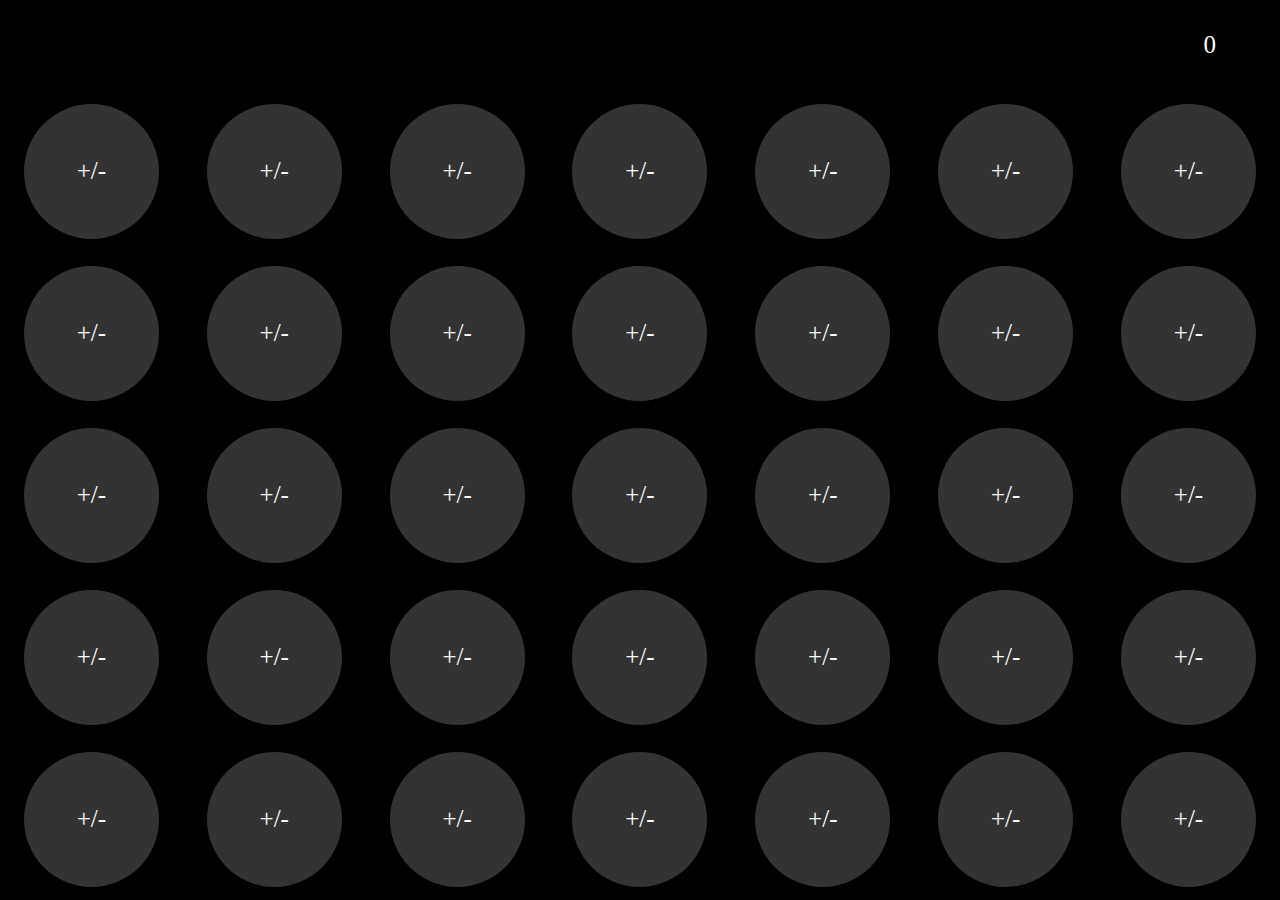
==== index.html @ ef71eeb3 "small changes" ====
<!DOCTYPE html>
<html>
	<head>
		<meta charset="utf-8">
		<meta http-equiv="X-UA-Compatible" content="IE=edge">
		<title></title>
		<link rel="stylesheet" href="normalize.css">
		<link rel="stylesheet" href="style.css">
		<meta name="viewport" content="width=device-width, initial-scale=1">
		<meta name="apple-mobile-web-app-capable" content="yes">
		<meta name="mobile-web-app-capable" content="yes">		
	</head>
	<body>
		<div class="container standartContainer">
			<form name="form">
				<input type="text" value="0" readonly>
			</form>
			<div class="test">
				<div class="field">
					<div class="line">
						<div class="element">C</div>
						<div class="element"><</div>
						<div class="element">%</div>
						<div class="element">÷</div>
					</div>
	
					<div class="line">
						<div class="element">7</div>
						<div class="element">8</div>
						<div class="element">9</div>
						<div class="element">×</div>
					</div>
	
					<div class="line">
						<div class="element">4</div>
						<div class="element">5</div>
						<div class="element">6</div>
						<div class="element">−</div>
					</div>
	
					<div class="line">
						<div class="element">1</div>
						<div class="element">2</div>
						<div class="element">3</div>
						<div class="element">+</div>
					</div>
	
					<div class="line">
						<div class="element">+/-</div>
						<div class="element">0</div>
						<div class="element">.</div>
						<div class="element">=</div>
					</div>
				</div>

				
				<div class="field">
					<div class="line">
						<div class="element">+/-</div>
						<div class="element">+/-</div>
						<div class="element">+/-</div>
						<div class="element">+/-</div>
						<div class="element">+/-</div>
						<div class="element">+/-</div>
						<div class="element">+/-</div>
					</div>
					<div class="line">
						<div class="element">+/-</div>
						<div class="element">+/-</div>
						<div class="element">+/-</div>
						<div class="element">+/-</div>
						<div class="element">+/-</div>
						<div class="element">+/-</div>
						<div class="element">+/-</div>
					</div>
					<div class="line">
						<div class="element">+/-</div>
						<div class="element">+/-</div>
						<div class="element">+/-</div>
						<div class="element">+/-</div>
						<div class="element">+/-</div>
						<div class="element">+/-</div>
						<div class="element">+/-</div>
					</div>
					<div class="line">
						<div class="element">+/-</div>
						<div class="element">+/-</div>
						<div class="element">+/-</div>
						<div class="element">+/-</div>
						<div class="element">+/-</div>
						<div class="element">+/-</div>
						<div class="element">+/-</div>
					</div>
					<div class="line">
						<div class="element">+/-</div>
						<div class="element">+/-</div>
						<div class="element">+/-</div>
						<div class="element">+/-</div>
						<div class="element">+/-</div>
						<div class="element">+/-</div>
						<div class="element">+/-</div>
					</div>
				</div>
			</div>
		</div>


		<!-- <div class="container extended nonActive">
			<form name="form">
				<input type="text" value="0" readonly>
			</form>	 -->		
			

	

		<script src="script.js"></script>
		<!-- <div id ="container" class="standartContainer">
			<nav>
				<div class="active nav">Standart</div>
				<div class="nav">Extended</div>
				<div class="nav">Number system converter</div>
				<div class="nav">Converter</div>
			</nav>
			<div class="standart activeCalc calculator">
				<form name="form">
					<input value="0" readonly></input>
				</form>
					<div class="grid">
						<div class="service grid-cancel cancel bla"><table><tr><td>C</td></tr></table>
						</div>
						<div class="service grid-delete Delete bla"><table><tr><td><</td></tr></table></div>
						<div class="service grid-percent percent bla"><table><tr><td>%</td></tr></table></div>
						<div class="mathOperator grid-divide bla"><table><tr><td>÷</td></tr></table></div>
						<div class="number grid-seven bla"><table><tr><td>7</td></tr></table></div>
						<div class="number grid-eight bla"><table><tr><td>8</td></tr></table></div>
						<div class="number grid-nine bla"><table><tr><td>9</td></tr></table></div>
						<div class="mathOperator grid-times bla"><table><tr><td>×</td></tr></table></div>
						<div class="number grid-four bla"><table><tr><td>4</td></tr></table></div>
						<div class="number grid-five bla"><table><tr><td>5</td></tr></table></div>
						<div class="number grid-six bla"><table><tr><td>6</td></tr></table></div>
						<div class="mathOperator grid-minus bla"><table><tr><td>−</td></tr></table></div>
						<div class="number grid-one bla"><table><tr><td>1</td></tr></table></div>
						<div class="number grid-two bla"><table><tr><td>2</td></tr></table></div>
						<div class="number grid-three bla"><table><tr><td>3</td></tr></table></div>
						<div class="mathOperator grid-plus bla"><table><tr><td>+</td></tr></table></div>
						<div class="grid-additiveInverse additiveInverse bla"><table><tr><td>+/-</td></tr></table></div>
						<div class="number grid-zero bla"><table><tr><td>0</td></tr></table></div>
						<div class="grid-dot dot bla"><table><tr><td>.</td></tr></table></div>
						<div class="grid-equals bla"><table><tr><td>=</td></tr></table></div>
					</div>
			</div>
			<div class="extended calculator">
				<form name="form">
					<input value="0" readonly></input>
				</form>
					<div class="grid">
						<div class="grid-fraction fraction  bla"><table><tr><td>1/x</td></tr></table></div>
						<div class="grid-powerDec powerDec  bla"><table><tr><td>10<sup>x</sup></td></tr></table></div>							
						<div class="grid-squared squared  bla"><table><tr><td>x<sup>2<sup></td></tr></table></div>
						<div class="service grid-cancel cancel  bla"><table><tr><td>C</td></tr></table></div>
						<div class="service grid-delete Delete  bla"><table><tr><td><</td></tr></table></div>
						<div class="service grid-percent percent  bla"><table><tr><td>%</td></tr></table></div>
						<div class="mathOperator grid-divide  bla"><table><tr><td>÷</td></tr></table></div>
					
						<div class="grid-root root  bla"><table><tr><td>√x</td></tr></table></div>
						<div class="grid-cubed cubed  bla"><table><tr><td>x<sup>3<sup></td></tr></table></div>
						<div class="grid-cubicRoot cubicRoot  bla"><table><tr><td>∛x</td></tr></table></div>
						<div class="number grid-seven  bla"><table><tr><td>7</td></tr></table></div>
						<div class="number grid-eight  bla"><table><tr><td>8</td></tr></table></div>
						<div class="number grid-nine  bla"><table><tr><td>9</td></tr></table></div>
						<div class="mathOperator grid-times  bla"><table><tr><td>×</td></tr></table></div>
				
						<div class="grid-power power  bla"><table><tr><td>x<sup>n<sup></td></tr></table></div>
						<div class="grid-natLog natLog  bla"><table><tr><td>ln</td></tr></table></div>
						<div class="grid-decLog decLog  bla"><table><tr><td>log<sub>10</sub></td></tr></table></div>
						<div class="number grid-four  bla"><table><tr><td>4</td></tr></table></div>
						<div class="number grid-five  bla"><table><tr><td>5</td></tr></table></div>
						<div class="number grid-six  bla"><table><tr><td>6</td></tr></table></div>
						<div class="mathOperator grid-minus bla"><table><tr><td>−</td></tr></table></div>
						<div class="grid-factorial factorial  bla"><table><tr><td>n!</td></tr></table></div>
						<div class="grid-sin sin bla"><table><tr><td>sin</td></tr></table></div>
						<div class="grid-cos cos bla"><table><tr><td>cos</td></tr></table></div>
						<div class="number grid-one bla"><table><tr><td>1</td></tr></table></div>
						<div class="number grid-two bla"><table><tr><td>2</td></tr></table></div>
						<div class="number grid-three bla"><table><tr><td>3</td></tr></table></div>
						<div class="mathOperator grid-plus bla"><table><tr><td>+</td></tr></table></div>
						
						<div class="grid-tan tan bla"><table><tr><td>tan</td></tr></table></div>
						<div class="grid-e e bla"><table><tr><td>e</td></tr></table></div>
						<div class="grid-PI PI bla"><table><tr><td>π</td></tr></table></div>	
						<div class="grid-additiveInverse additiveInverse bla"><table><tr><td>+/-</td></tr></table></div>
						<div class="number grid-zero bla"><table><tr><td>0</td></tr></table></div>
						<div class="grid-dot dot bla"><table><tr><td>.</td></tr></table></div>
						<div class="grid-equals bla"><table><tr><td>=</td></tr></table></div>
					</div>		
			</div>
			<div class="systemConverter calculator"></div>
			<div class="converter calculator"></div>
		</div>
		<script src="script.js"></script>  -->
	</body>
</html>
---- style.css ----
* {
  padding: 0;
  margin: 0;
  box-sizing: border-box;
}
.test {
  width: 100%;
  height: 90%;
}
html,
body {
  width: 100%;
  height: 100%;
}
body {
  font-size: 25px;
}
.container {
  width: 100%;
  height: 100%;
  background: black;
}
form {
  width: 100%;
  height: 10%;
  display: flex;
}
input {
  width: 100%;
  background: black;
  color: white;
  outline: none;
  border: none;
  text-align: right;
  padding-right: 5%;
  padding-left: 5%;
}
.field {
  width: 100%;
  height: 100%;
  display: none;
  flex-direction: column;
  justify-content: space-around;
}
.line {
  display: flex;
  justify-content: space-around;
}
.element {
  display: flex;
  background: #333333;
  border-radius: 50%;
  justify-content: center;
  align-items: center;
  color: white;
}
.Active {
  display: flex;
}
/*
@media screen and (orientation:landscape) and (max-device-width: 900px) {
    html{
        -webkit-transform: rotate(-90deg);
           -moz-transform: rotate(-90deg);
            -ms-transform: rotate(-90deg);
             -o-transform: rotate(-90deg);
                transform: rotate(-90deg);
        -webkit-transform-origin: left top;
           -moz-transform-origin: left top;
            -ms-transform-origin: left top;
             -o-transform-origin: left top;
                transform-origin: left top;
        position: absolute;
        top: 100%;
            left: 0
    }
}*/
/*  * {
	padding: 0;
	margin: 0;
	box-sizing: border-box;
}
.marginPadding(@padding, @margin) {
	padding: @padding,;
	margin: @margin;
}
.size(@width, @height) {
	width: @width;
	height: @height;
}
nav {
	display: flex;
	background: #1DD300;
	font-size: 1.2vw;
	text-align: center;
	position: relative;
}
nav div {
	justify-content: center;
	align-items: center;
	display: flex;
	cursor: pointer;
	padding-top: 0.5vw;
	padding-bottom: 0.5vw;
}
nav div:not(:last-child) {
	border-right: 1px solid #033333;
	vertical-align: middle;
}
.active {
	box-shadow: inset 0 -8px 8px 0 yellow;
}
body {
	.size(auto, 100%);
	display: flex;
	justify-content: center;
	font-size: 2vw;
	color: white;
	background: #033333;
}
#container {
	position: relative;
	display: flex;
	flex-direction: column;
	align-items: center;
}
.standartContainer {
	width: 24vw;
}
.extendedContainer {
	width: 34vw;
}
.calculator {
	display: none;
}
.standart,
.extended {
	height: 35vw;
	margin-top: auto;
	margin-bottom: auto;
	flex-direction: column;
	width: 100%;
	background: black;
}
.activeCalc {
	display: flex;
}
form {
	.size(100%, 10%);
	display: flex;
}
form input {
	font-size: 3vw;
	color: white;
	padding: 1vw;
	text-align: right;
	outline: none;
	border: none;
	width: 100%;
	background: black;
}
.standart .grid {
	display: grid;
	grid-template-areas: 
		"one two three four"
		"five six seven eight"
		"nine ten eleven twelve"
		"thirteen fourteen fifteen sixteen"
		"seventeen eighteen nineteen twenty";
	&-cancel {grid-area: one;}
	&-delete {grid-area: two;}
	&-percent {grid-area: three;}
	&-divide {grid-area: four;}
	&-seven {grid-area: five;}
	&-eight {grid-area: six;}
	&-nine {grid-area: seven;}
	&-times {grid-area: eight;}
	&-four {grid-area: nine;}
	&-five {grid-area: ten;}
	&-six {grid-area: eleven;}
	&-minus {grid-area: twelve;}
	&-one {grid-area: thirteen;}
	&-two {grid-area: fourteen;}
	&-three {grid-area: fifteen;}
	&-plus {grid-area: sixteen;}
	&-additiveInverse {grid-area: seventeen;}
	&-zero {grid-area: eighteen;}
	&-dot {grid-area: nineteen;}
	&-equals {grid-area: twenty;}
	grid-template-columns: repeat(4, 1fr);
	grid-gap: 0.5vw;
	grid-template-rows: repeat(5, auto);
}
.grid {
	background: black;
	flex-grow: 2;
	.size(100%, 90%);
}
.grid div {
	cursor: pointer;
	position: relative;
	box-sizing: border-box;
	//border: solid red 1px;
    display: flex;
    justify-content: center;	
}
.grid div span {
	display: inline-block;
	background: green;
	width: 100%;
	height: 100%;
	text-align: center;
	vertical-align: middle;
	line-height: 100%;
}
table {
	width: 100%;
	height: 100%;
	text-align: center;
	background: #333333;
	border-radius: 50%;
}
.extended .grid {
	padding: 0.5vw;
	display: grid;
	grid-template-areas: 
		"fraction powerDec squared one two three four"
		"root cubed cubicRoot five six seven eight"
		"power natLog decLog nine ten eleven twelve"
		"factorial sin cos thirteen fourteen fifteen sixteen"
		"tan e PI seventeen eighteen nineteen twenty";
	&-fraction {grid-area: fraction;}
	&-powerDec {grid-area: powerDec;}
	&-squared {grid-area: squared;}
	&-cancel {grid-area: one;}
	&-Delete {grid-area: two;}
	&-percent {grid-area: three;}
	&-divide {grid-area: four;}
	&-root {grid-area: root;}
	&-cubed {grid-area: cubed;}
	&-cubicRoot {grid-area: cubicRoot;}
	&-seven {grid-area: five;}
	&-eight {grid-area: six;}
	&-nine {grid-area: seven;}
	&-times {grid-area: eight;}
	&-power {grid-area: power;}
	&-natLog {grid-area: natLog;}
	&-decLog {grid-area: decLog;}
	&-four {grid-area: nine;}
	&-five {grid-area: ten;}
	&-six {grid-area: eleven;}
	&-minus {grid-area: twelve;}
	&-factorial {grid-area: factorial;}
	&-sin {grid-area: sin;}
	&-cos {grid-area: cos;}
	&-one {grid-area: thirteen;}
	&-two {grid-area: fourteen;}
	&-three {grid-area: fifteen;}
	&-plus {grid-area: sixteen;}
	&-tan {grid-area: tan;}
	&-e {grid-area: e;}
	&-PI {grid-area: PI;}
	&-additiveInverse {grid-area: seventeen;}
	&-zero {grid-area: eighteen;}
	&-dot {grid-area: nineteen;}
	&-equals {grid-area: twenty;}
	grid-template-columns: repeat(7, 1fr);
	grid-gap: 0.5vw;
	grid-template-rows: repeat(5, auto);
}
html {
	.size(auto, 100%);
}
@media screen and (max-width: 1600px) {
	.standartContainer {
		width: 24vw;
	}
	.extendedContainer {
		width: 44vw;
	}
	.standart {
		height: 35vw;
	}
}
@media screen and (max-width: 1200px) {
	.standartContainer {
		width: 30vw;
	}
	.extendedContainer {
		width: 45vw;
	}
	.standart {
		height: 41vw;
	}
}
@media screen and (max-width: 800px) {
	.standartContainer {
		width: 36vw;
	}
	.extendedContainer {
		width: 46vw;
	}
	.standart {
		height: 47vw;
	}
}
@media screen and (max-width: 500px) {
	.standartContainer {
		.size(100%, 100%);
	}
	.standart {
		.size(100%, 100%);
	}
	.calculator .grid {
		grid-gap: 10px;
		padding: 1vw;
	}
	
	nav {
		display: none;
	}
	form input {
		height: 100%;
		font-size: 9vw;
		padding-right: 5vw;
	}
	body {
		font-size: 7vw;
	}
}
@media screen and (min-width: 500px) {
	nav div {
		width: calc(100% / 4);
	}
}  */
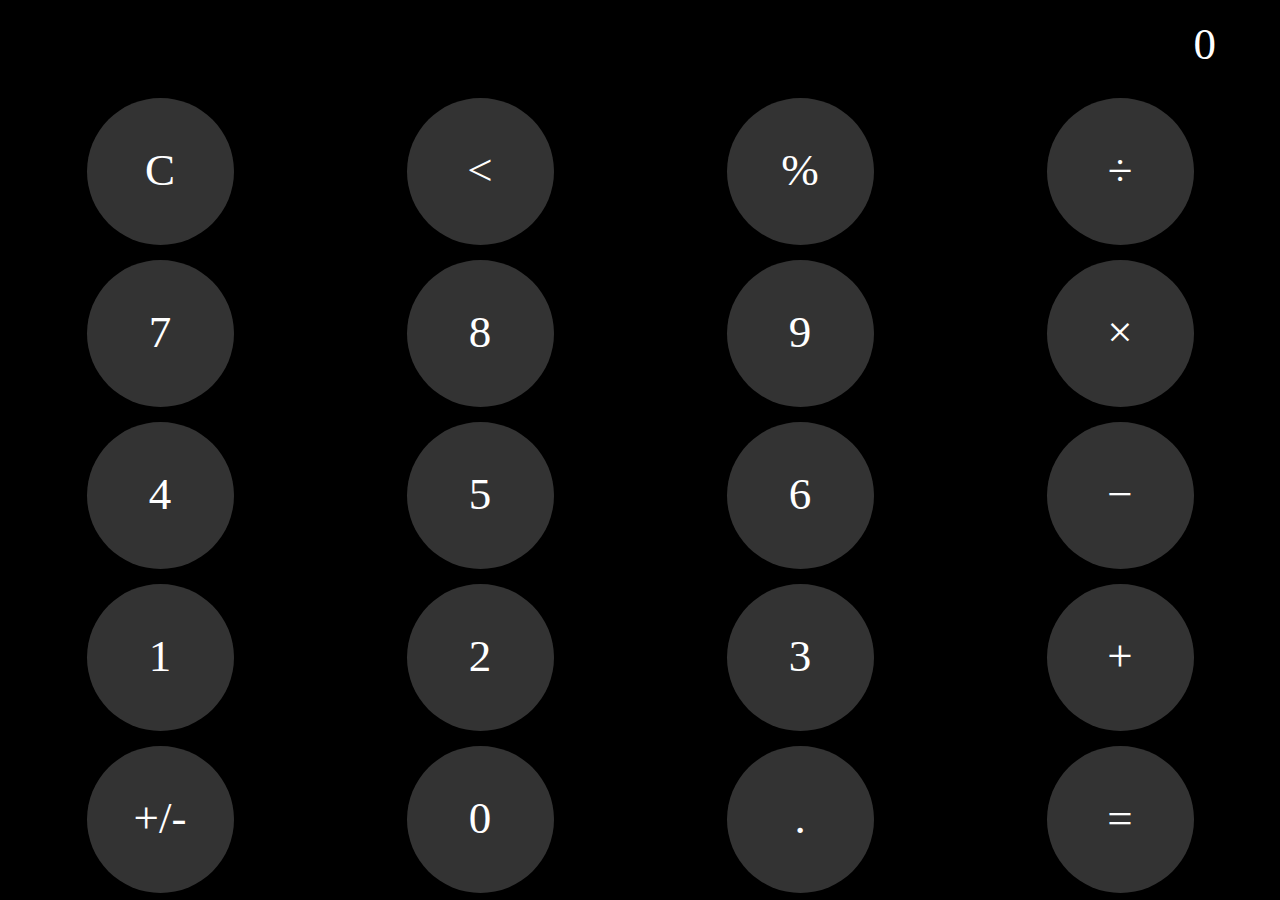
==== commit eb8c2a81: "small changes" ====
--- a/index.html
+++ b/index.html
@@ -18,87 +18,87 @@
 			<div class="test">
 				<div class="field">
 					<div class="line">
-						<div class="element">C</div>
-						<div class="element"><</div>
-						<div class="element">%</div>
-						<div class="element">÷</div>
-					</div>
-	
-					<div class="line">
-						<div class="element">7</div>
-						<div class="element">8</div>
-						<div class="element">9</div>
-						<div class="element">×</div>
-					</div>
-	
-					<div class="line">
-						<div class="element">4</div>
-						<div class="element">5</div>
-						<div class="element">6</div>
-						<div class="element">−</div>
-					</div>
-	
-					<div class="line">
-						<div class="element">1</div>
-						<div class="element">2</div>
-						<div class="element">3</div>
-						<div class="element">+</div>
-					</div>
-	
-					<div class="line">
-						<div class="element">+/-</div>
-						<div class="element">0</div>
-						<div class="element">.</div>
-						<div class="element">=</div>
+						<div class="element service grid-cancel cancel bla">C</div>
+						<div class="element service grid-delete Delete bla"><</div>
+						<div class="element service grid-percent percent bla">%</div>
+						<div class="element mathOperator grid-divide bla">÷</div>
+					</div>
+	
+					<div class="line">
+						<div class="element number grid-seven bla">7</div>
+						<div class="element number grid-eight bla">8</div>
+						<div class="element number grid-nine bla">9</div>
+						<div class="element mathOperator grid-times bla">×</div>
+					</div>
+	
+					<div class="line">
+						<div class="element number grid-four bla">4</div>
+						<div class="element number grid-five bla">5</div>
+						<div class="element number grid-six bla">6</div>
+						<div class="element mathOperator grid-minus bla">−</div>
+					</div>
+	
+					<div class="line">
+						<div class="element number grid-one bla">1</div>
+						<div class="element number grid-two bla">2</div>
+						<div class="element number grid-three bla">3</div>
+						<div class="element mathOperator grid-plus bla">+</div>
+					</div>
+	
+					<div class="line">
+						<div class="element grid-additiveInverse additiveInverse bla">+/-</div>
+						<div class="element number grid-zero bla">0</div>
+						<div class="element grid-dot dot bla">.</div>
+						<div class="element grid-equals bla">=</div>
 					</div>
 				</div>
 
 				
 				<div class="field">
 					<div class="line">
-						<div class="element">+/-</div>
-						<div class="element">+/-</div>
-						<div class="element">+/-</div>
-						<div class="element">+/-</div>
-						<div class="element">+/-</div>
-						<div class="element">+/-</div>
-						<div class="element">+/-</div>
-					</div>
-					<div class="line">
-						<div class="element">+/-</div>
-						<div class="element">+/-</div>
-						<div class="element">+/-</div>
-						<div class="element">+/-</div>
-						<div class="element">+/-</div>
-						<div class="element">+/-</div>
-						<div class="element">+/-</div>
-					</div>
-					<div class="line">
-						<div class="element">+/-</div>
-						<div class="element">+/-</div>
-						<div class="element">+/-</div>
-						<div class="element">+/-</div>
-						<div class="element">+/-</div>
-						<div class="element">+/-</div>
-						<div class="element">+/-</div>
-					</div>
-					<div class="line">
-						<div class="element">+/-</div>
-						<div class="element">+/-</div>
-						<div class="element">+/-</div>
-						<div class="element">+/-</div>
-						<div class="element">+/-</div>
-						<div class="element">+/-</div>
-						<div class="element">+/-</div>
-					</div>
-					<div class="line">
-						<div class="element">+/-</div>
-						<div class="element">+/-</div>
-						<div class="element">+/-</div>
-						<div class="element">+/-</div>
-						<div class="element">+/-</div>
-						<div class="element">+/-</div>
-						<div class="element">+/-</div>
+						<div class="element grid-fraction fraction  bla">1/x</div>
+						<div class="element grid-powerDec powerDec  bla">10<sup>x</sup></div>
+						<div class="element grid-squared squared  bla">x<sup>2<sup></div>
+						<div class="element service grid-cancel cancel  bla">C</div>
+						<div class="element service grid-delete Delete  bla"><</div>
+						<div class="element service grid-percent percent  bla">%</div>
+						<div class="element mathOperator grid-divide  bla">÷</div>
+					</div>
+					<div class="line">
+						<div class="element grid-root root  bla">√x</div>
+						<div class="element grid-cubed cubed  bla">x<sup>3<sup></div>
+						<div class="element grid-cubicRoot cubicRoot  bla">∛x</div>
+						<div class="element number grid-seven  bla">7</div>
+						<div class="element number grid-eight  bla">8</div>
+						<div class="element number grid-nine  bla">9</div>
+						<div class="element mathOperator grid-times  bla">×</div>
+					</div>
+					<div class="line">
+						<div class="element grid-power power  bla">x<sup>n<sup></div>
+						<div class="element grid-natLog natLog  bla">ln</div>
+						<div class="element grid-decLog decLog  bla">log<sub>10</sub></div>
+						<div class="element number grid-four  bla">4</div>
+						<div class="element number grid-five  bla">5</div>
+						<div class="element number grid-six  bla">6</div>
+						<div class="element mathOperator grid-minus bla">−</div>
+					</div>
+					<div class="line">
+						<div class="element grid-factorial factorial  bla">n!</div>
+						<div class="element grid-sin sin bla">sin</div>
+						<div class="element grid-cos cos bla">cos</div>
+						<div class="element number grid-one bla">1</div>
+						<div class="element number grid-two bla">2</div>
+						<div class="element number grid-three bla">3</div>
+						<div class="element mathOperator grid-plus bla">+</div>
+					</div>
+					<div class="line">
+						<div class="element grid-tan tan bla">tan</div>
+						<div class="element grid-e e bla">e</div>
+						<div class="element grid-PI PI bla">π</div>
+						<div class="element grid-additiveInverse additiveInverse bla">+/-</div>
+						<div class="element number grid-zero bla">0</div>
+						<div class="element grid-dot dot bla">.</div>
+						<div class="element grid-equals bla">=</div>
 					</div>
 				</div>
 			</div>
@@ -126,27 +126,33 @@
 					<input value="0" readonly></input>
 				</form>
 					<div class="grid">
-						<div class="service grid-cancel cancel bla"><table><tr><td>C</td></tr></table>
+						<div class="service grid-cancel cancel bla">C</td></tr></table>
 						</div>
-						<div class="service grid-delete Delete bla"><table><tr><td><</td></tr></table></div>
-						<div class="service grid-percent percent bla"><table><tr><td>%</td></tr></table></div>
-						<div class="mathOperator grid-divide bla"><table><tr><td>÷</td></tr></table></div>
-						<div class="number grid-seven bla"><table><tr><td>7</td></tr></table></div>
-						<div class="number grid-eight bla"><table><tr><td>8</td></tr></table></div>
-						<div class="number grid-nine bla"><table><tr><td>9</td></tr></table></div>
-						<div class="mathOperator grid-times bla"><table><tr><td>×</td></tr></table></div>
-						<div class="number grid-four bla"><table><tr><td>4</td></tr></table></div>
-						<div class="number grid-five bla"><table><tr><td>5</td></tr></table></div>
-						<div class="number grid-six bla"><table><tr><td>6</td></tr></table></div>
-						<div class="mathOperator grid-minus bla"><table><tr><td>−</td></tr></table></div>
-						<div class="number grid-one bla"><table><tr><td>1</td></tr></table></div>
-						<div class="number grid-two bla"><table><tr><td>2</td></tr></table></div>
-						<div class="number grid-three bla"><table><tr><td>3</td></tr></table></div>
-						<div class="mathOperator grid-plus bla"><table><tr><td>+</td></tr></table></div>
-						<div class="grid-additiveInverse additiveInverse bla"><table><tr><td>+/-</td></tr></table></div>
-						<div class="number grid-zero bla"><table><tr><td>0</td></tr></table></div>
-						<div class="grid-dot dot bla"><table><tr><td>.</td></tr></table></div>
-						<div class="grid-equals bla"><table><tr><td>=</td></tr></table></div>
+						<div class="service grid-delete Delete bla"><</td></tr></table></div>
+						<div class="service grid-percent percent bla">%</td></tr></table></div>
+						<div class="mathOperator grid-divide bla">÷</td></tr></table></div>
+						<div class="number grid-seven bla">7</td></tr></table></div>
+						<div class="number grid-eight bla">8</td></tr></table></div>
+						<div class="number grid-nine bla">9</td></tr></table></div>
+						<div class="mathOperator grid-times bla">×</td></tr></table></div>
+						
+						
+						<div class="number grid-four bla">4</td></tr></table></div>
+						<div class="number grid-five bla">5</td></tr></table></div>
+						<div class="number grid-six bla">6</td></tr></table></div>
+						<div class="mathOperator grid-minus bla">−</td></tr></table></div>
+						
+						
+						<div class="number grid-one bla">1</td></tr></table></div>
+						<div class="number grid-two bla">2</td></tr></table></div>
+						<div class="number grid-three bla">3</td></tr></table></div>
+						<div class="mathOperator grid-plus bla">+</td></tr></table></div>
+
+
+						<div class="grid-additiveInverse additiveInverse bla">+/-</td></tr></table></div>
+						<div class="number grid-zero bla">0</td></tr></table></div>
+						<div class="grid-dot dot bla">.</td></tr></table></div>
+						<div class="grid-equals bla">=</td></tr></table></div>
 					</div>
 			</div>
 			<div class="extended calculator">
@@ -154,44 +160,46 @@
 					<input value="0" readonly></input>
 				</form>
 					<div class="grid">
-						<div class="grid-fraction fraction  bla"><table><tr><td>1/x</td></tr></table></div>
-						<div class="grid-powerDec powerDec  bla"><table><tr><td>10<sup>x</sup></td></tr></table></div>							
-						<div class="grid-squared squared  bla"><table><tr><td>x<sup>2<sup></td></tr></table></div>
-						<div class="service grid-cancel cancel  bla"><table><tr><td>C</td></tr></table></div>
-						<div class="service grid-delete Delete  bla"><table><tr><td><</td></tr></table></div>
-						<div class="service grid-percent percent  bla"><table><tr><td>%</td></tr></table></div>
-						<div class="mathOperator grid-divide  bla"><table><tr><td>÷</td></tr></table></div>
+						<div class="grid-fraction fraction  bla">1/x</td></tr></table></div>
+						<div class="grid-powerDec powerDec  bla">10<sup>x</sup></td></tr></table></div>							
+						<div class="grid-squared squared  bla">x<sup>2<sup></td></tr></table></div>
+						<div class="service grid-cancel cancel  bla">C</td></tr></table></div>
+						<div class="service grid-delete Delete  bla"><</td></tr></table></div>
+						<div class="service grid-percent percent  bla">%</td></tr></table></div>
+						<div class="mathOperator grid-divide  bla">÷</td></tr></table></div>
 					
-						<div class="grid-root root  bla"><table><tr><td>√x</td></tr></table></div>
-						<div class="grid-cubed cubed  bla"><table><tr><td>x<sup>3<sup></td></tr></table></div>
-						<div class="grid-cubicRoot cubicRoot  bla"><table><tr><td>∛x</td></tr></table></div>
-						<div class="number grid-seven  bla"><table><tr><td>7</td></tr></table></div>
-						<div class="number grid-eight  bla"><table><tr><td>8</td></tr></table></div>
-						<div class="number grid-nine  bla"><table><tr><td>9</td></tr></table></div>
-						<div class="mathOperator grid-times  bla"><table><tr><td>×</td></tr></table></div>
+						<div class="grid-root root  bla">√x</td></tr></table></div>
+						<div class="grid-cubed cubed  bla">x<sup>3<sup></td></tr></table></div>
+						<div class="grid-cubicRoot cubicRoot  bla">∛x</td></tr></table></div>
+						<div class="number grid-seven  bla">7</td></tr></table></div>
+						<div class="number grid-eight  bla">8</td></tr></table></div>
+						<div class="number grid-nine  bla">9</td></tr></table></div>
+						<div class="mathOperator grid-times  bla">×</td></tr></table></div>
 				
-						<div class="grid-power power  bla"><table><tr><td>x<sup>n<sup></td></tr></table></div>
-						<div class="grid-natLog natLog  bla"><table><tr><td>ln</td></tr></table></div>
-						<div class="grid-decLog decLog  bla"><table><tr><td>log<sub>10</sub></td></tr></table></div>
-						<div class="number grid-four  bla"><table><tr><td>4</td></tr></table></div>
-						<div class="number grid-five  bla"><table><tr><td>5</td></tr></table></div>
-						<div class="number grid-six  bla"><table><tr><td>6</td></tr></table></div>
-						<div class="mathOperator grid-minus bla"><table><tr><td>−</td></tr></table></div>
-						<div class="grid-factorial factorial  bla"><table><tr><td>n!</td></tr></table></div>
-						<div class="grid-sin sin bla"><table><tr><td>sin</td></tr></table></div>
-						<div class="grid-cos cos bla"><table><tr><td>cos</td></tr></table></div>
-						<div class="number grid-one bla"><table><tr><td>1</td></tr></table></div>
-						<div class="number grid-two bla"><table><tr><td>2</td></tr></table></div>
-						<div class="number grid-three bla"><table><tr><td>3</td></tr></table></div>
-						<div class="mathOperator grid-plus bla"><table><tr><td>+</td></tr></table></div>
-						
-						<div class="grid-tan tan bla"><table><tr><td>tan</td></tr></table></div>
-						<div class="grid-e e bla"><table><tr><td>e</td></tr></table></div>
-						<div class="grid-PI PI bla"><table><tr><td>π</td></tr></table></div>	
-						<div class="grid-additiveInverse additiveInverse bla"><table><tr><td>+/-</td></tr></table></div>
-						<div class="number grid-zero bla"><table><tr><td>0</td></tr></table></div>
-						<div class="grid-dot dot bla"><table><tr><td>.</td></tr></table></div>
-						<div class="grid-equals bla"><table><tr><td>=</td></tr></table></div>
+						<div class="grid-power power  bla">x<sup>n<sup></td></tr></table></div>
+						<div class="grid-natLog natLog  bla">ln</td></tr></table></div>
+						<div class="grid-decLog decLog  bla">log<sub>10</sub></td></tr></table></div>
+						<div class="number grid-four  bla">4</td></tr></table></div>
+						<div class="number grid-five  bla">5</td></tr></table></div>
+						<div class="number grid-six  bla">6</td></tr></table></div>
+						<div class="mathOperator grid-minus bla">−</td></tr></table></div>
+
+
+						<div class="grid-factorial factorial  bla">n!</td></tr></table></div>
+						<div class="grid-sin sin bla">sin</td></tr></table></div>
+						<div class="grid-cos cos bla">cos</td></tr></table></div>
+						<div class="number grid-one bla">1</td></tr></table></div>
+						<div class="number grid-two bla">2</td></tr></table></div>
+						<div class="number grid-three bla">3</td></tr></table></div>
+						<div class="mathOperator grid-plus bla">+</td></tr></table></div>
+						
+						<div class="grid-tan tan bla">tan</td></tr></table></div>
+						<div class="grid-e e bla">e</td></tr></table></div>
+						<div class="grid-PI PI bla">π</td></tr></table></div>	
+						<div class="grid-additiveInverse additiveInverse bla">+/-</td></tr></table></div>
+						<div class="number grid-zero bla">0</td></tr></table></div>
+						<div class="grid-dot dot bla">.</td></tr></table></div>
+						<div class="grid-equals bla">=</td></tr></table></div>
 					</div>		
 			</div>
 			<div class="systemConverter calculator"></div>
--- a/style.css
+++ b/style.css
@@ -12,9 +12,9 @@
   width: 100%;
   height: 100%;
 }
-body {
-  font-size: 25px;
-}
+/* body {
+	font-size: 25px;
+} */
 .container {
   width: 100%;
   height: 100%;
@@ -38,7 +38,7 @@
 .field {
   width: 100%;
   height: 100%;
-  display: none;
+  display: flex;
   flex-direction: column;
   justify-content: space-around;
 }
@@ -54,9 +54,37 @@
   align-items: center;
   color: white;
 }
+@media screen and (orientation: portrait) {
+  body {
+    font-size: 5vh;
+  }
+}
+@media screen and (orientation: landscape) {
+  body {
+    font-size: 5vh;
+  }
+}
+/*@media screen and (orientation:portrait) {
+	.portrait {
+		display: flex;
+	}
+	.landscape {
+		display: none;
+	}
+}
+
+@media screen and (orientation:landscape) {
+	.portrait {
+		display: none;
+	}
+	.landscape {
+		display: flex;
+	}
+}*/
+/*
 .Active {
-  display: flex;
-}
+	display: flex;
+}*/
 /*
 @media screen and (orientation:landscape) and (max-device-width: 900px) {
     html{
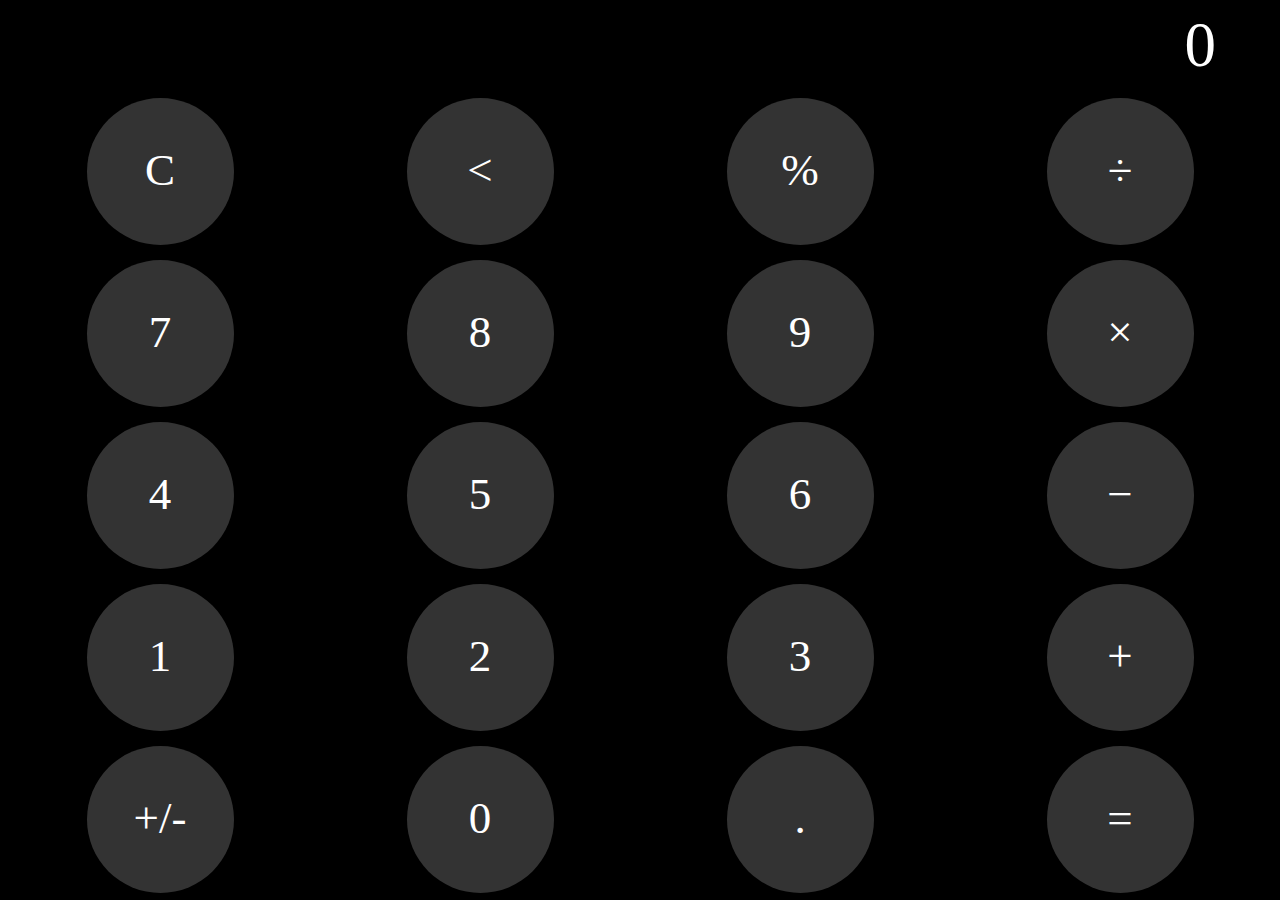
==== commit 55cd1150: "small changes" ====
--- a/index.html
+++ b/index.html
@@ -11,94 +11,94 @@
 		<meta name="mobile-web-app-capable" content="yes">		
 	</head>
 	<body>
-		<div class="container standartContainer">
+		<div class="container">
 			<form name="form">
 				<input type="text" value="0" readonly>
 			</form>
 			<div class="test">
 				<div class="field">
 					<div class="line">
-						<div class="element service grid-cancel cancel bla">C</div>
-						<div class="element service grid-delete Delete bla"><</div>
-						<div class="element service grid-percent percent bla">%</div>
-						<div class="element mathOperator grid-divide bla">÷</div>
-					</div>
-	
-					<div class="line">
-						<div class="element number grid-seven bla">7</div>
-						<div class="element number grid-eight bla">8</div>
-						<div class="element number grid-nine bla">9</div>
-						<div class="element mathOperator grid-times bla">×</div>
-					</div>
-	
-					<div class="line">
-						<div class="element number grid-four bla">4</div>
-						<div class="element number grid-five bla">5</div>
-						<div class="element number grid-six bla">6</div>
-						<div class="element mathOperator grid-minus bla">−</div>
-					</div>
-	
-					<div class="line">
-						<div class="element number grid-one bla">1</div>
-						<div class="element number grid-two bla">2</div>
-						<div class="element number grid-three bla">3</div>
-						<div class="element mathOperator grid-plus bla">+</div>
-					</div>
-	
-					<div class="line">
-						<div class="element grid-additiveInverse additiveInverse bla">+/-</div>
-						<div class="element number grid-zero bla">0</div>
-						<div class="element grid-dot dot bla">.</div>
-						<div class="element grid-equals bla">=</div>
+						<div class="element service cancel">C</div>
+						<div class="element service Delete"><</div>
+						<div class="element service percent">%</div>
+						<div class="element mathOperator">÷</div>
+					</div>
+	
+					<div class="line">
+						<div class="element number">7</div>
+						<div class="element number">8</div>
+						<div class="element number">9</div>
+						<div class="element mathOperator">×</div>
+					</div>
+	
+					<div class="line">
+						<div class="element number">4</div>
+						<div class="element number">5</div>
+						<div class="element number">6</div>
+						<div class="element mathOperator">−</div>
+					</div>
+	
+					<div class="line">
+						<div class="element number">1</div>
+						<div class="element number">2</div>
+						<div class="element number">3</div>
+						<div class="element mathOperator">+</div>
+					</div>
+	
+					<div class="line">
+						<div class="element additiveInverse">+/-</div>
+						<div class="element number">0</div>
+						<div class="element dot">.</div>
+						<div class="element equals">=</div>
 					</div>
 				</div>
 
 				
 				<div class="field">
 					<div class="line">
-						<div class="element grid-fraction fraction  bla">1/x</div>
-						<div class="element grid-powerDec powerDec  bla">10<sup>x</sup></div>
-						<div class="element grid-squared squared  bla">x<sup>2<sup></div>
-						<div class="element service grid-cancel cancel  bla">C</div>
-						<div class="element service grid-delete Delete  bla"><</div>
-						<div class="element service grid-percent percent  bla">%</div>
-						<div class="element mathOperator grid-divide  bla">÷</div>
-					</div>
-					<div class="line">
-						<div class="element grid-root root  bla">√x</div>
-						<div class="element grid-cubed cubed  bla">x<sup>3<sup></div>
-						<div class="element grid-cubicRoot cubicRoot  bla">∛x</div>
-						<div class="element number grid-seven  bla">7</div>
-						<div class="element number grid-eight  bla">8</div>
-						<div class="element number grid-nine  bla">9</div>
-						<div class="element mathOperator grid-times  bla">×</div>
-					</div>
-					<div class="line">
-						<div class="element grid-power power  bla">x<sup>n<sup></div>
-						<div class="element grid-natLog natLog  bla">ln</div>
-						<div class="element grid-decLog decLog  bla">log<sub>10</sub></div>
-						<div class="element number grid-four  bla">4</div>
-						<div class="element number grid-five  bla">5</div>
-						<div class="element number grid-six  bla">6</div>
-						<div class="element mathOperator grid-minus bla">−</div>
-					</div>
-					<div class="line">
-						<div class="element grid-factorial factorial  bla">n!</div>
-						<div class="element grid-sin sin bla">sin</div>
-						<div class="element grid-cos cos bla">cos</div>
-						<div class="element number grid-one bla">1</div>
-						<div class="element number grid-two bla">2</div>
-						<div class="element number grid-three bla">3</div>
-						<div class="element mathOperator grid-plus bla">+</div>
-					</div>
-					<div class="line">
-						<div class="element grid-tan tan bla">tan</div>
-						<div class="element grid-e e bla">e</div>
-						<div class="element grid-PI PI bla">π</div>
-						<div class="element grid-additiveInverse additiveInverse bla">+/-</div>
-						<div class="element number grid-zero bla">0</div>
-						<div class="element grid-dot dot bla">.</div>
-						<div class="element grid-equals bla">=</div>
+						<div class="element fraction ">1/x</div>
+						<div class="element powerDec ">10<sup>x</sup></div>
+						<div class="element squared ">x<sup>2<sup></div>
+						<div class="element service cancel ">C</div>
+						<div class="element service Delete "><</div>
+						<div class="element service percent ">%</div>
+						<div class="element mathOperator">÷</div>
+					</div>
+					<div class="line">
+						<div class="element root ">√x</div>
+						<div class="element cubed ">x<sup>3<sup></div>
+						<div class="element cubicRoot ">∛x</div>
+						<div class="element number">7</div>
+						<div class="element number">8</div>
+						<div class="element number">9</div>
+						<div class="element mathOperator">×</div>
+					</div>
+					<div class="line">
+						<div class="element power ">x<sup>n<sup></div>
+						<div class="element natLog ">ln</div>
+						<div class="element decLog ">log<sub>10</sub></div>
+						<div class="element number">4</div>
+						<div class="element number">5</div>
+						<div class="element number">6</div>
+						<div class="element mathOperator">−</div>
+					</div>
+					<div class="line">
+						<div class="element factorial ">n!</div>
+						<div class="element sin">sin</div>
+						<div class="element cos">cos</div>
+						<div class="element number">1</div>
+						<div class="element number">2</div>
+						<div class="element number">3</div>
+						<div class="element mathOperator">+</div>
+					</div>
+					<div class="line">
+						<div class="element tan">tan</div>
+						<div class="element e">e</div>
+						<div class="element PI">π</div>
+						<div class="element additiveInverse">+/-</div>
+						<div class="element number">0</div>
+						<div class="element dot">.</div>
+						<div class="element equals">=</div>
 					</div>
 				</div>
 			</div>
--- a/style.css
+++ b/style.css
@@ -12,9 +12,6 @@
   width: 100%;
   height: 100%;
 }
-/* body {
-	font-size: 25px;
-} */
 .container {
   width: 100%;
   height: 100%;
@@ -58,10 +55,16 @@
   body {
     font-size: 5vh;
   }
+  input {
+    font-size: 6vh;
+  }
 }
 @media screen and (orientation: landscape) {
   body {
     font-size: 5vh;
+  }
+  input {
+    font-size: 7vh;
   }
 }
 /*@media screen and (orientation:portrait) {
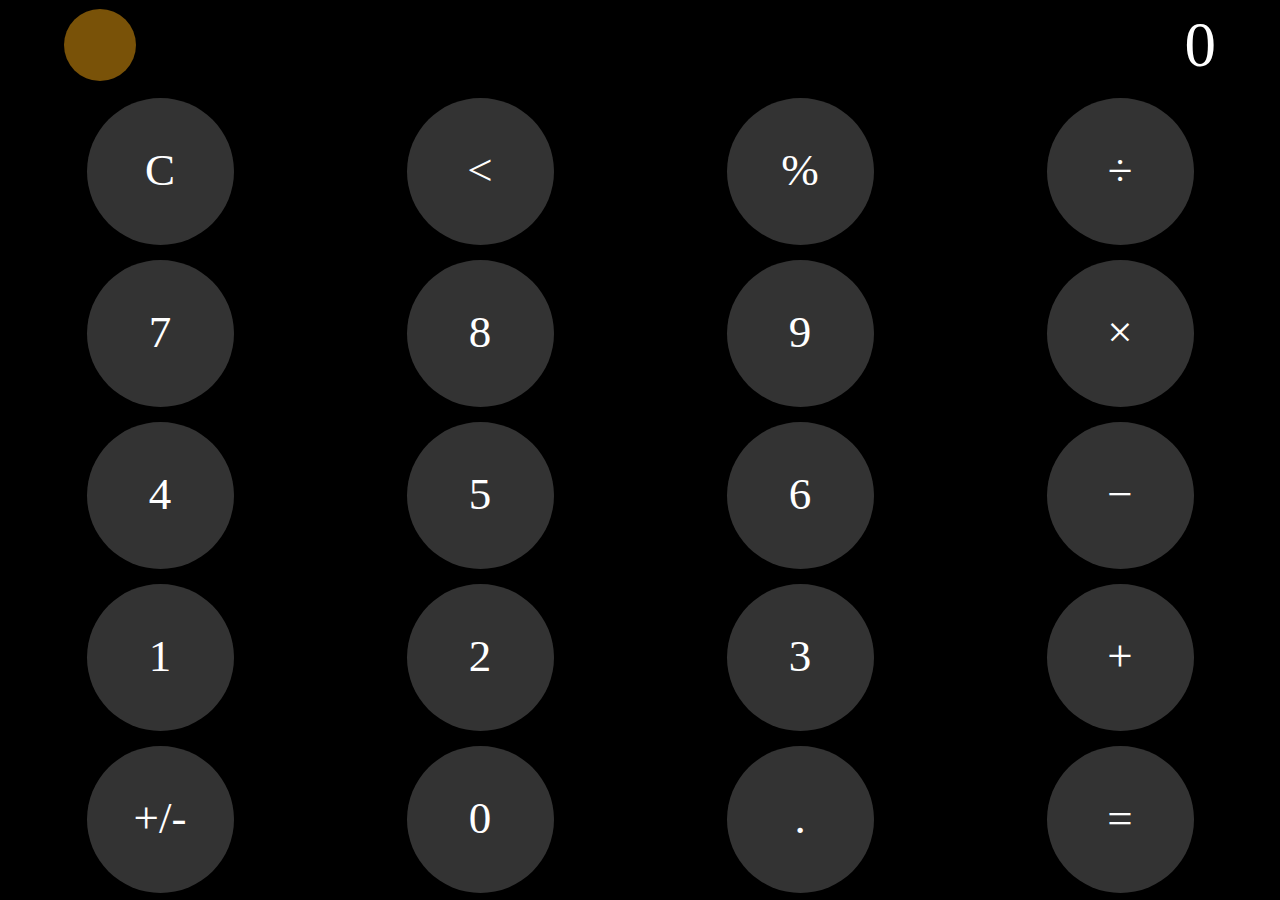
==== commit 326594d3: "added new mods" ====
--- a/index.html
+++ b/index.html
@@ -13,7 +13,32 @@
 	<body>
 		<div class="container">
 			<form name="form">
+				<label for="menu"></label>
+				<input type="checkbox" id="menu">
 				<input type="text" value="0" readonly>
+				<div class="carpet">
+					<!-- 
+					1. Standart
+					2. Konventer
+					3. Programming mode -->
+					<div id="list">
+						<!-- <ul>
+							<li><a href="#">Standart mode</a></li>
+							<li><a href="#">Programming mode</a></li>
+							<li><a href="#">Сonverter</a></li>
+						</ul> -->
+						
+						<input type="radio" id="item1" name="item">
+						<input type="radio" id="item2" name="item">
+						<input type="radio" id="item3" name="item">
+						<label for="item1"><span>Standart mode</span></label>
+						<label for="item2"><span>Programming mode</span></label>
+						<label for="item3"><span>Сonverter</span></label>
+						
+						
+					</div>
+
+				</div>
 			</form>
 			<div class="test">
 				<div class="field">
--- a/style.css
+++ b/style.css
@@ -32,6 +32,37 @@
   padding-right: 5%;
   padding-left: 5%;
 }
+label[for="menu"] {
+  position: absolute;
+  top: 1%;
+  left: 5%;
+  height: 8%;
+  background: #F2A30F;
+  border-radius: 50%;
+  opacity: 0.5;
+  z-index: 2;
+}
+#menu {
+  display: none;
+}
+.carpet {
+  display: none;
+  position: absolute;
+  background: #0742F2;
+  width: 100%;
+  height: 100%;
+  z-index: 1;
+  opacity: 0.8;
+  align-items: center;
+  justify-content: center;
+}
+ul {
+  list-style-type: none;
+  color: white;
+}
+#menu:checked ~ .carpet {
+  display: flex;
+}
 .field {
   width: 100%;
   height: 100%;
@@ -42,6 +73,34 @@
 .line {
   display: flex;
   justify-content: space-around;
+}
+#list span {
+  position: relative;
+}
+#list span:before {
+  content: "";
+  position: absolute;
+  bottom: 0;
+  left: 0;
+  width: 0;
+  height: 1px;
+  background: red;
+  transition: width 1s;
+}
+#list #item1:checked ~ label[for="item1"] span:before,
+#list #item2:checked ~ label[for="item2"] span:before,
+#list #item3:checked ~ label[for="item3"] span:before {
+  width: 100%;
+}
+/* #list, #list * {
+	border: solid yellow 1px;
+}  */
+#list input {
+  display: none;
+}
+#list {
+  display: flex;
+  color: white;
 }
 .element {
   display: flex;
@@ -58,13 +117,33 @@
   input {
     font-size: 6vh;
   }
+  ul * {
+    margin: 1vh;
+  }
+  #list label:not([for="item1"]) {
+    margin-top: 5vw;
+  }
+  #list {
+    flex-direction: column;
+  }
 }
 @media screen and (orientation: landscape) {
   body {
     font-size: 5vh;
   }
-  input {
+  input,
+  #list {
     font-size: 7vh;
+  }
+  ul {
+    display: flex;
+  }
+  ul * {
+    font-size: 7vh;
+    margin: 1vw;
+  }
+  #list label:not([for="item1"]) {
+    margin-left: 5vh;
   }
 }
 /*@media screen and (orientation:portrait) {
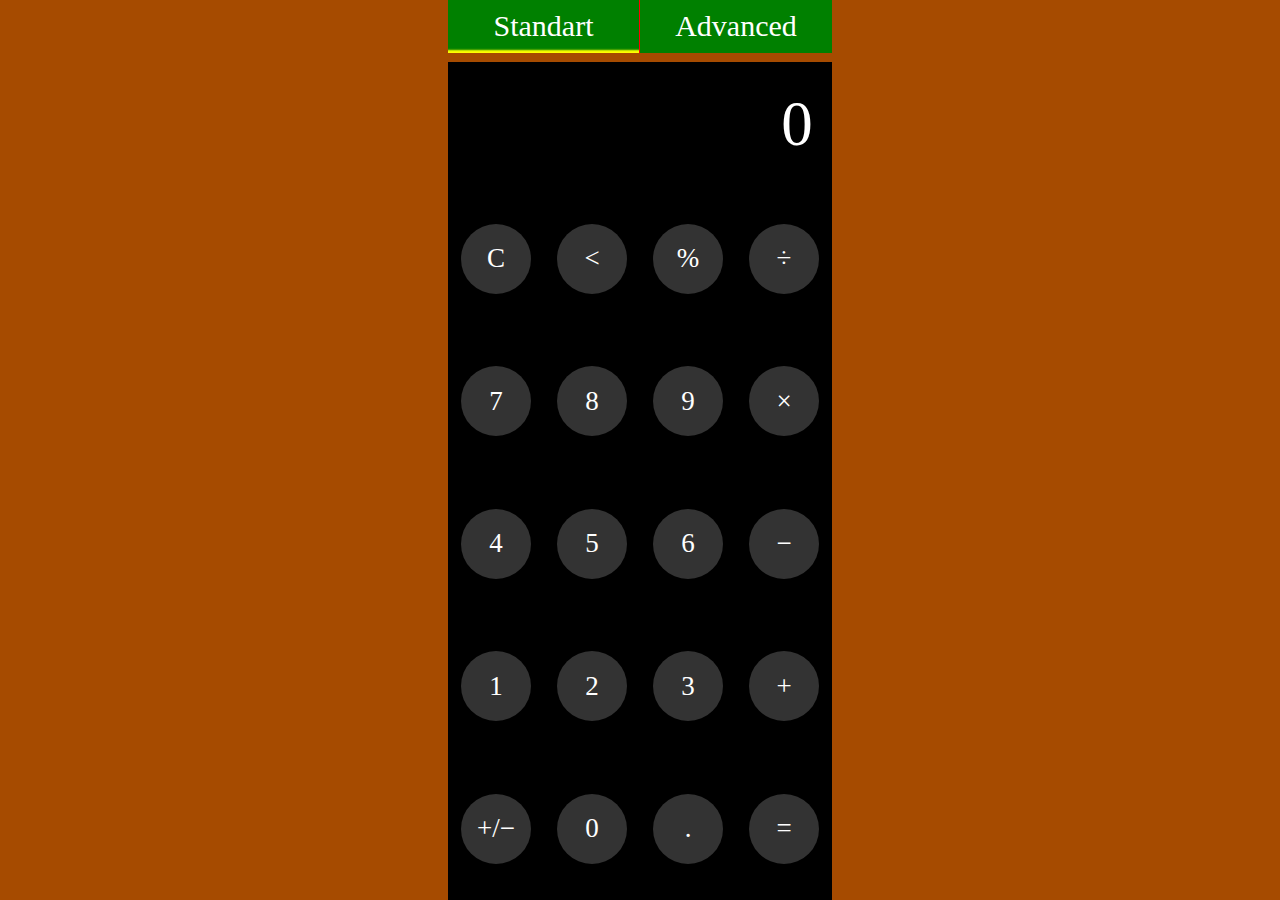
==== commit a060e749: "Global changes" ====
--- a/index.html
+++ b/index.html
@@ -11,225 +11,105 @@
 		<meta name="mobile-web-app-capable" content="yes">		
 	</head>
 	<body>
+		<div class="menu">
+			<div class="menuNav active">Standart</div>
+			<div class="menuNav">Advanced</div>
+		</div>
 		<div class="container">
 			<form name="form">
-				<label for="menu"></label>
-				<input type="checkbox" id="menu">
 				<input type="text" value="0" readonly>
-				<div class="carpet">
-					<!-- 
-					1. Standart
-					2. Konventer
-					3. Programming mode -->
-					<div id="list">
-						<!-- <ul>
-							<li><a href="#">Standart mode</a></li>
-							<li><a href="#">Programming mode</a></li>
-							<li><a href="#">Сonverter</a></li>
-						</ul> -->
-						
-						<input type="radio" id="item1" name="item">
-						<input type="radio" id="item2" name="item">
-						<input type="radio" id="item3" name="item">
-						<label for="item1"><span>Standart mode</span></label>
-						<label for="item2"><span>Programming mode</span></label>
-						<label for="item3"><span>Сonverter</span></label>
-						
-						
-					</div>
-
-				</div>
 			</form>
 			<div class="test">
-				<div class="field">
-					<div class="line">
-						<div class="element service cancel">C</div>
-						<div class="element service Delete"><</div>
-						<div class="element service percent">%</div>
-						<div class="element mathOperator">÷</div>
+				<div class="standartMode mode">
+					<div class="portrait orientation">
+						<div class="line">
+							<div class="element service cancel">C</div>
+							<div class="element service Delete"><</div>
+							<div class="element service percent">%</div>
+							<div class="element mathOperator">÷</div>
+						</div>
+		
+						<div class="line">
+							<div class="element number">7</div>
+							<div class="element number">8</div>
+							<div class="element number">9</div>
+							<div class="element mathOperator">×</div>
+						</div>
+		
+						<div class="line">
+							<div class="element number">4</div>
+							<div class="element number">5</div>
+							<div class="element number">6</div>
+							<div class="element mathOperator">−</div>
+						</div>
+		
+						<div class="line">
+							<div class="element number">1</div>
+							<div class="element number">2</div>
+							<div class="element number">3</div>
+							<div class="element mathOperator">+</div>
+						</div>
+		
+						<div class="line">
+							<div class="element additiveInverse">+/−</div>
+							<div class="element number">0</div>
+							<div class="element dot">.</div>
+							<div class="element equals">=</div>
+						</div>
 					</div>
 	
-					<div class="line">
-						<div class="element number">7</div>
-						<div class="element number">8</div>
-						<div class="element number">9</div>
-						<div class="element mathOperator">×</div>
-					</div>
-	
-					<div class="line">
-						<div class="element number">4</div>
-						<div class="element number">5</div>
-						<div class="element number">6</div>
-						<div class="element mathOperator">−</div>
-					</div>
-	
-					<div class="line">
-						<div class="element number">1</div>
-						<div class="element number">2</div>
-						<div class="element number">3</div>
-						<div class="element mathOperator">+</div>
-					</div>
-	
-					<div class="line">
-						<div class="element additiveInverse">+/-</div>
-						<div class="element number">0</div>
-						<div class="element dot">.</div>
-						<div class="element equals">=</div>
+					
+					<div class="landscape orientation">
+						<div class="line">
+							<div class="element fraction ">1/x</div>
+							<div class="element powerDec ">10<sup>x</sup></div>
+							<div class="element squared ">x<sup>2<sup></div>
+							<div class="element service cancel ">C</div>
+							<div class="element service Delete "><</div>
+							<div class="element service percent ">%</div>
+							<div class="element mathOperator">÷</div>
+						</div>
+						<div class="line">
+							<div class="element root ">√x</div>
+							<div class="element cubed ">x<sup>3<sup></div>
+							<div class="element cubicRoot ">∛x</div>
+							<div class="element number">7</div>
+							<div class="element number">8</div>
+							<div class="element number">9</div>
+							<div class="element mathOperator">×</div>
+						</div>
+						<div class="line">
+							<div class="element power ">x<sup>n<sup></div>
+							<div class="element natLog ">ln</div>
+							<div class="element decLog ">log<sub>10</sub></div>
+							<div class="element number">4</div>
+							<div class="element number">5</div>
+							<div class="element number">6</div>
+							<div class="element mathOperator">−</div>
+						</div>
+						<div class="line">
+							<div class="element factorial">n!</div>
+							<div class="element sin">sin</div>
+							<div class="element cos">cos</div>
+							<div class="element number">1</div>
+							<div class="element number">2</div>
+							<div class="element number">3</div>
+							<div class="element mathOperator">+</div>
+						</div>
+						<div class="line">
+							<div class="element tan">tan</div>
+							<div class="element e">e</div>
+							<div class="element PI">π</div>
+							<div class="element additiveInverse">+/-</div>
+							<div class="element number">0</div>
+							<div class="element dot">.</div>
+							<div class="element equals">=</div>
+						</div>
 					</div>
 				</div>
 
-				
-				<div class="field">
-					<div class="line">
-						<div class="element fraction ">1/x</div>
-						<div class="element powerDec ">10<sup>x</sup></div>
-						<div class="element squared ">x<sup>2<sup></div>
-						<div class="element service cancel ">C</div>
-						<div class="element service Delete "><</div>
-						<div class="element service percent ">%</div>
-						<div class="element mathOperator">÷</div>
-					</div>
-					<div class="line">
-						<div class="element root ">√x</div>
-						<div class="element cubed ">x<sup>3<sup></div>
-						<div class="element cubicRoot ">∛x</div>
-						<div class="element number">7</div>
-						<div class="element number">8</div>
-						<div class="element number">9</div>
-						<div class="element mathOperator">×</div>
-					</div>
-					<div class="line">
-						<div class="element power ">x<sup>n<sup></div>
-						<div class="element natLog ">ln</div>
-						<div class="element decLog ">log<sub>10</sub></div>
-						<div class="element number">4</div>
-						<div class="element number">5</div>
-						<div class="element number">6</div>
-						<div class="element mathOperator">−</div>
-					</div>
-					<div class="line">
-						<div class="element factorial ">n!</div>
-						<div class="element sin">sin</div>
-						<div class="element cos">cos</div>
-						<div class="element number">1</div>
-						<div class="element number">2</div>
-						<div class="element number">3</div>
-						<div class="element mathOperator">+</div>
-					</div>
-					<div class="line">
-						<div class="element tan">tan</div>
-						<div class="element e">e</div>
-						<div class="element PI">π</div>
-						<div class="element additiveInverse">+/-</div>
-						<div class="element number">0</div>
-						<div class="element dot">.</div>
-						<div class="element equals">=</div>
-					</div>
-				</div>
 			</div>
 		</div>
-
-
-		<!-- <div class="container extended nonActive">
-			<form name="form">
-				<input type="text" value="0" readonly>
-			</form>	 -->		
-			
-
-	
-
 		<script src="script.js"></script>
-		<!-- <div id ="container" class="standartContainer">
-			<nav>
-				<div class="active nav">Standart</div>
-				<div class="nav">Extended</div>
-				<div class="nav">Number system converter</div>
-				<div class="nav">Converter</div>
-			</nav>
-			<div class="standart activeCalc calculator">
-				<form name="form">
-					<input value="0" readonly></input>
-				</form>
-					<div class="grid">
-						<div class="service grid-cancel cancel bla">C</td></tr></table>
-						</div>
-						<div class="service grid-delete Delete bla"><</td></tr></table></div>
-						<div class="service grid-percent percent bla">%</td></tr></table></div>
-						<div class="mathOperator grid-divide bla">÷</td></tr></table></div>
-						<div class="number grid-seven bla">7</td></tr></table></div>
-						<div class="number grid-eight bla">8</td></tr></table></div>
-						<div class="number grid-nine bla">9</td></tr></table></div>
-						<div class="mathOperator grid-times bla">×</td></tr></table></div>
-						
-						
-						<div class="number grid-four bla">4</td></tr></table></div>
-						<div class="number grid-five bla">5</td></tr></table></div>
-						<div class="number grid-six bla">6</td></tr></table></div>
-						<div class="mathOperator grid-minus bla">−</td></tr></table></div>
-						
-						
-						<div class="number grid-one bla">1</td></tr></table></div>
-						<div class="number grid-two bla">2</td></tr></table></div>
-						<div class="number grid-three bla">3</td></tr></table></div>
-						<div class="mathOperator grid-plus bla">+</td></tr></table></div>
-
-
-						<div class="grid-additiveInverse additiveInverse bla">+/-</td></tr></table></div>
-						<div class="number grid-zero bla">0</td></tr></table></div>
-						<div class="grid-dot dot bla">.</td></tr></table></div>
-						<div class="grid-equals bla">=</td></tr></table></div>
-					</div>
-			</div>
-			<div class="extended calculator">
-				<form name="form">
-					<input value="0" readonly></input>
-				</form>
-					<div class="grid">
-						<div class="grid-fraction fraction  bla">1/x</td></tr></table></div>
-						<div class="grid-powerDec powerDec  bla">10<sup>x</sup></td></tr></table></div>							
-						<div class="grid-squared squared  bla">x<sup>2<sup></td></tr></table></div>
-						<div class="service grid-cancel cancel  bla">C</td></tr></table></div>
-						<div class="service grid-delete Delete  bla"><</td></tr></table></div>
-						<div class="service grid-percent percent  bla">%</td></tr></table></div>
-						<div class="mathOperator grid-divide  bla">÷</td></tr></table></div>
-					
-						<div class="grid-root root  bla">√x</td></tr></table></div>
-						<div class="grid-cubed cubed  bla">x<sup>3<sup></td></tr></table></div>
-						<div class="grid-cubicRoot cubicRoot  bla">∛x</td></tr></table></div>
-						<div class="number grid-seven  bla">7</td></tr></table></div>
-						<div class="number grid-eight  bla">8</td></tr></table></div>
-						<div class="number grid-nine  bla">9</td></tr></table></div>
-						<div class="mathOperator grid-times  bla">×</td></tr></table></div>
-				
-						<div class="grid-power power  bla">x<sup>n<sup></td></tr></table></div>
-						<div class="grid-natLog natLog  bla">ln</td></tr></table></div>
-						<div class="grid-decLog decLog  bla">log<sub>10</sub></td></tr></table></div>
-						<div class="number grid-four  bla">4</td></tr></table></div>
-						<div class="number grid-five  bla">5</td></tr></table></div>
-						<div class="number grid-six  bla">6</td></tr></table></div>
-						<div class="mathOperator grid-minus bla">−</td></tr></table></div>
-
-
-						<div class="grid-factorial factorial  bla">n!</td></tr></table></div>
-						<div class="grid-sin sin bla">sin</td></tr></table></div>
-						<div class="grid-cos cos bla">cos</td></tr></table></div>
-						<div class="number grid-one bla">1</td></tr></table></div>
-						<div class="number grid-two bla">2</td></tr></table></div>
-						<div class="number grid-three bla">3</td></tr></table></div>
-						<div class="mathOperator grid-plus bla">+</td></tr></table></div>
-						
-						<div class="grid-tan tan bla">tan</td></tr></table></div>
-						<div class="grid-e e bla">e</td></tr></table></div>
-						<div class="grid-PI PI bla">π</td></tr></table></div>	
-						<div class="grid-additiveInverse additiveInverse bla">+/-</td></tr></table></div>
-						<div class="number grid-zero bla">0</td></tr></table></div>
-						<div class="grid-dot dot bla">.</td></tr></table></div>
-						<div class="grid-equals bla">=</td></tr></table></div>
-					</div>		
-			</div>
-			<div class="systemConverter calculator"></div>
-			<div class="converter calculator"></div>
-		</div>
-		<script src="script.js"></script>  -->
 	</body>
 </html>--- a/style.css
+++ b/style.css
@@ -5,21 +5,43 @@
 }
 .test {
   width: 100%;
-  height: 90%;
+  height: 85%;
 }
 html,
 body {
   width: 100%;
   height: 100%;
 }
+.laptop {
+  display: flex;
+  align-items: center;
+  flex-direction: column;
+  background: #A64B00;
+}
 .container {
   width: 100%;
   height: 100%;
   background: black;
 }
+.menu {
+  color: white;
+  display: none;
+  background: green;
+  font-size: 30px;
+  margin-bottom: 1vh;
+}
+.menu div {
+  width: 50%;
+  text-align: center;
+  padding-top: 1vh;
+  padding-bottom: 1vh;
+}
+.menu div:first-child {
+  border-right: solid red 1.5px;
+}
 form {
   width: 100%;
-  height: 10%;
+  height: 15%;
   display: flex;
 }
 input {
@@ -32,75 +54,17 @@
   padding-right: 5%;
   padding-left: 5%;
 }
-label[for="menu"] {
-  position: absolute;
-  top: 1%;
-  left: 5%;
-  height: 8%;
-  background: #F2A30F;
-  border-radius: 50%;
-  opacity: 0.5;
-  z-index: 2;
-}
-#menu {
-  display: none;
-}
-.carpet {
-  display: none;
-  position: absolute;
-  background: #0742F2;
-  width: 100%;
-  height: 100%;
-  z-index: 1;
-  opacity: 0.8;
-  align-items: center;
-  justify-content: center;
-}
 ul {
   list-style-type: none;
   color: white;
 }
-#menu:checked ~ .carpet {
-  display: flex;
-}
-.field {
+.mode {
   width: 100%;
   height: 100%;
-  display: flex;
-  flex-direction: column;
-  justify-content: space-around;
 }
 .line {
   display: flex;
   justify-content: space-around;
-}
-#list span {
-  position: relative;
-}
-#list span:before {
-  content: "";
-  position: absolute;
-  bottom: 0;
-  left: 0;
-  width: 0;
-  height: 1px;
-  background: red;
-  transition: width 1s;
-}
-#list #item1:checked ~ label[for="item1"] span:before,
-#list #item2:checked ~ label[for="item2"] span:before,
-#list #item3:checked ~ label[for="item3"] span:before {
-  width: 100%;
-}
-/* #list, #list * {
-	border: solid yellow 1px;
-}  */
-#list input {
-  display: none;
-}
-#list {
-  display: flex;
-  color: white;
 }
 .element {
   display: flex;
@@ -109,6 +73,15 @@
   justify-content: center;
   align-items: center;
   color: white;
+}
+.orientation {
+  flex-direction: column;
+  width: 100%;
+  height: 100%;
+  justify-content: space-around;
+}
+.active {
+  box-shadow: inset 0 -5px 2px -2px yellow;
 }
 @media screen and (orientation: portrait) {
   body {
@@ -119,12 +92,6 @@
   }
   ul * {
     margin: 1vh;
-  }
-  #list label:not([for="item1"]) {
-    margin-top: 5vw;
-  }
-  #list {
-    flex-direction: column;
   }
 }
 @media screen and (orientation: landscape) {
@@ -142,304 +109,4 @@
     font-size: 7vh;
     margin: 1vw;
   }
-  #list label:not([for="item1"]) {
-    margin-left: 5vh;
-  }
 }
-/*@media screen and (orientation:portrait) {
-	.portrait {
-		display: flex;
-	}
-	.landscape {
-		display: none;
-	}
-}
-
-@media screen and (orientation:landscape) {
-	.portrait {
-		display: none;
-	}
-	.landscape {
-		display: flex;
-	}
-}*/
-/*
-.Active {
-	display: flex;
-}*/
-/*
-@media screen and (orientation:landscape) and (max-device-width: 900px) {
-    html{
-        -webkit-transform: rotate(-90deg);
-           -moz-transform: rotate(-90deg);
-            -ms-transform: rotate(-90deg);
-             -o-transform: rotate(-90deg);
-                transform: rotate(-90deg);
-        -webkit-transform-origin: left top;
-           -moz-transform-origin: left top;
-            -ms-transform-origin: left top;
-             -o-transform-origin: left top;
-                transform-origin: left top;
-        position: absolute;
-        top: 100%;
-            left: 0
-    }
-}*/
-/*  * {
-	padding: 0;
-	margin: 0;
-	box-sizing: border-box;
-}
-.marginPadding(@padding, @margin) {
-	padding: @padding,;
-	margin: @margin;
-}
-.size(@width, @height) {
-	width: @width;
-	height: @height;
-}
-nav {
-	display: flex;
-	background: #1DD300;
-	font-size: 1.2vw;
-	text-align: center;
-	position: relative;
-}
-nav div {
-	justify-content: center;
-	align-items: center;
-	display: flex;
-	cursor: pointer;
-	padding-top: 0.5vw;
-	padding-bottom: 0.5vw;
-}
-nav div:not(:last-child) {
-	border-right: 1px solid #033333;
-	vertical-align: middle;
-}
-.active {
-	box-shadow: inset 0 -8px 8px 0 yellow;
-}
-body {
-	.size(auto, 100%);
-	display: flex;
-	justify-content: center;
-	font-size: 2vw;
-	color: white;
-	background: #033333;
-}
-#container {
-	position: relative;
-	display: flex;
-	flex-direction: column;
-	align-items: center;
-}
-.standartContainer {
-	width: 24vw;
-}
-.extendedContainer {
-	width: 34vw;
-}
-.calculator {
-	display: none;
-}
-.standart,
-.extended {
-	height: 35vw;
-	margin-top: auto;
-	margin-bottom: auto;
-	flex-direction: column;
-	width: 100%;
-	background: black;
-}
-.activeCalc {
-	display: flex;
-}
-form {
-	.size(100%, 10%);
-	display: flex;
-}
-form input {
-	font-size: 3vw;
-	color: white;
-	padding: 1vw;
-	text-align: right;
-	outline: none;
-	border: none;
-	width: 100%;
-	background: black;
-}
-.standart .grid {
-	display: grid;
-	grid-template-areas: 
-		"one two three four"
-		"five six seven eight"
-		"nine ten eleven twelve"
-		"thirteen fourteen fifteen sixteen"
-		"seventeen eighteen nineteen twenty";
-	&-cancel {grid-area: one;}
-	&-delete {grid-area: two;}
-	&-percent {grid-area: three;}
-	&-divide {grid-area: four;}
-	&-seven {grid-area: five;}
-	&-eight {grid-area: six;}
-	&-nine {grid-area: seven;}
-	&-times {grid-area: eight;}
-	&-four {grid-area: nine;}
-	&-five {grid-area: ten;}
-	&-six {grid-area: eleven;}
-	&-minus {grid-area: twelve;}
-	&-one {grid-area: thirteen;}
-	&-two {grid-area: fourteen;}
-	&-three {grid-area: fifteen;}
-	&-plus {grid-area: sixteen;}
-	&-additiveInverse {grid-area: seventeen;}
-	&-zero {grid-area: eighteen;}
-	&-dot {grid-area: nineteen;}
-	&-equals {grid-area: twenty;}
-	grid-template-columns: repeat(4, 1fr);
-	grid-gap: 0.5vw;
-	grid-template-rows: repeat(5, auto);
-}
-.grid {
-	background: black;
-	flex-grow: 2;
-	.size(100%, 90%);
-}
-.grid div {
-	cursor: pointer;
-	position: relative;
-	box-sizing: border-box;
-	//border: solid red 1px;
-    display: flex;
-    justify-content: center;	
-}
-.grid div span {
-	display: inline-block;
-	background: green;
-	width: 100%;
-	height: 100%;
-	text-align: center;
-	vertical-align: middle;
-	line-height: 100%;
-}
-table {
-	width: 100%;
-	height: 100%;
-	text-align: center;
-	background: #333333;
-	border-radius: 50%;
-}
-.extended .grid {
-	padding: 0.5vw;
-	display: grid;
-	grid-template-areas: 
-		"fraction powerDec squared one two three four"
-		"root cubed cubicRoot five six seven eight"
-		"power natLog decLog nine ten eleven twelve"
-		"factorial sin cos thirteen fourteen fifteen sixteen"
-		"tan e PI seventeen eighteen nineteen twenty";
-	&-fraction {grid-area: fraction;}
-	&-powerDec {grid-area: powerDec;}
-	&-squared {grid-area: squared;}
-	&-cancel {grid-area: one;}
-	&-Delete {grid-area: two;}
-	&-percent {grid-area: three;}
-	&-divide {grid-area: four;}
-	&-root {grid-area: root;}
-	&-cubed {grid-area: cubed;}
-	&-cubicRoot {grid-area: cubicRoot;}
-	&-seven {grid-area: five;}
-	&-eight {grid-area: six;}
-	&-nine {grid-area: seven;}
-	&-times {grid-area: eight;}
-	&-power {grid-area: power;}
-	&-natLog {grid-area: natLog;}
-	&-decLog {grid-area: decLog;}
-	&-four {grid-area: nine;}
-	&-five {grid-area: ten;}
-	&-six {grid-area: eleven;}
-	&-minus {grid-area: twelve;}
-	&-factorial {grid-area: factorial;}
-	&-sin {grid-area: sin;}
-	&-cos {grid-area: cos;}
-	&-one {grid-area: thirteen;}
-	&-two {grid-area: fourteen;}
-	&-three {grid-area: fifteen;}
-	&-plus {grid-area: sixteen;}
-	&-tan {grid-area: tan;}
-	&-e {grid-area: e;}
-	&-PI {grid-area: PI;}
-	&-additiveInverse {grid-area: seventeen;}
-	&-zero {grid-area: eighteen;}
-	&-dot {grid-area: nineteen;}
-	&-equals {grid-area: twenty;}
-	grid-template-columns: repeat(7, 1fr);
-	grid-gap: 0.5vw;
-	grid-template-rows: repeat(5, auto);
-}
-html {
-	.size(auto, 100%);
-}
-@media screen and (max-width: 1600px) {
-	.standartContainer {
-		width: 24vw;
-	}
-	.extendedContainer {
-		width: 44vw;
-	}
-	.standart {
-		height: 35vw;
-	}
-}
-@media screen and (max-width: 1200px) {
-	.standartContainer {
-		width: 30vw;
-	}
-	.extendedContainer {
-		width: 45vw;
-	}
-	.standart {
-		height: 41vw;
-	}
-}
-@media screen and (max-width: 800px) {
-	.standartContainer {
-		width: 36vw;
-	}
-	.extendedContainer {
-		width: 46vw;
-	}
-	.standart {
-		height: 47vw;
-	}
-}
-@media screen and (max-width: 500px) {
-	.standartContainer {
-		.size(100%, 100%);
-	}
-	.standart {
-		.size(100%, 100%);
-	}
-	.calculator .grid {
-		grid-gap: 10px;
-		padding: 1vw;
-	}
-	
-	nav {
-		display: none;
-	}
-	form input {
-		height: 100%;
-		font-size: 9vw;
-		padding-right: 5vw;
-	}
-	body {
-		font-size: 7vw;
-	}
-}
-@media screen and (min-width: 500px) {
-	nav div {
-		width: calc(100% / 4);
-	}
-}  */
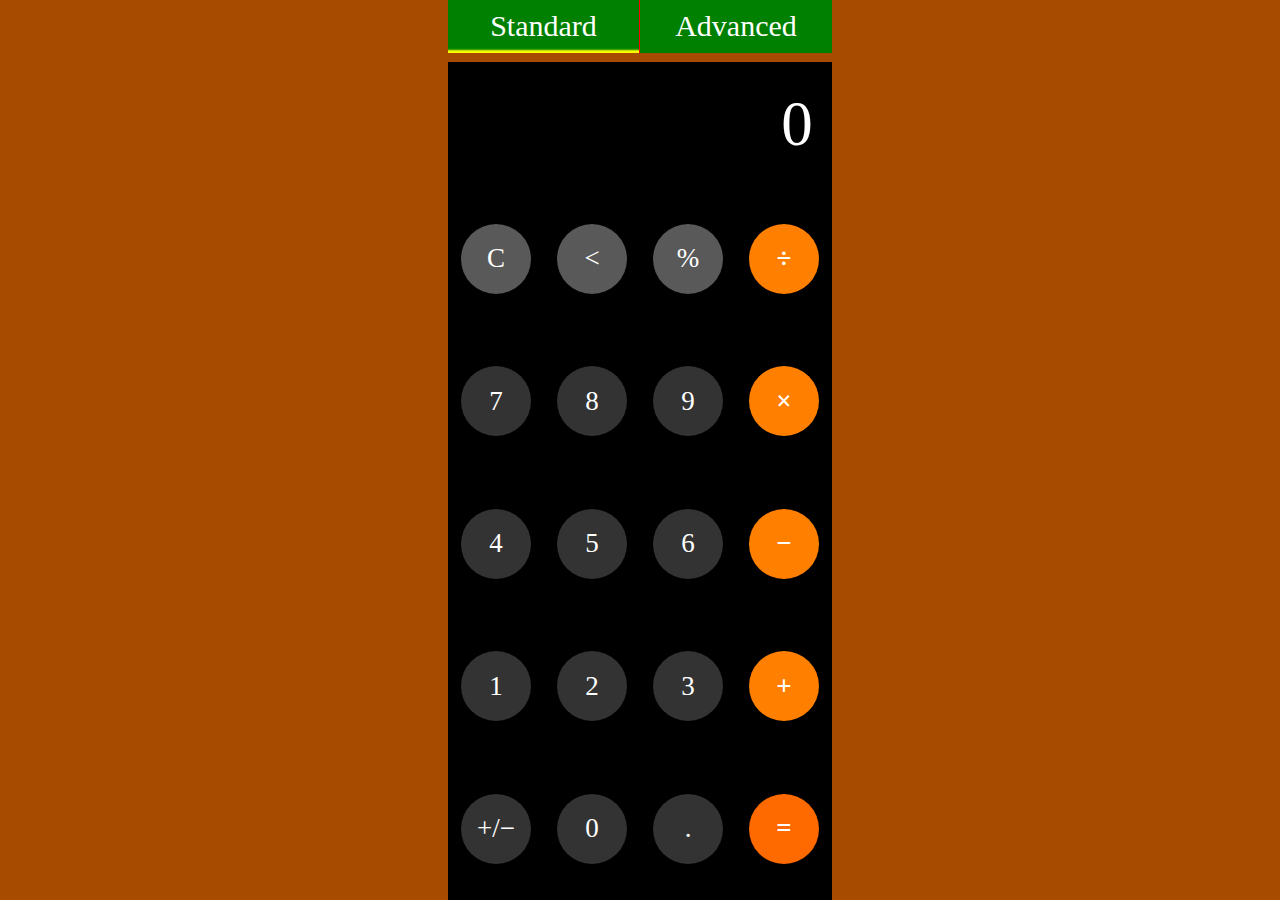
==== commit 1ec3d0ed: "added small elements of interface" ====
--- a/index.html
+++ b/index.html
@@ -12,14 +12,14 @@
 	</head>
 	<body>
 		<div class="menu">
-			<div class="menuNav active">Standart</div>
+			<div class="menuNav active">Standard</div>
 			<div class="menuNav">Advanced</div>
 		</div>
 		<div class="container">
 			<form name="form">
 				<input type="text" value="0" readonly>
 			</form>
-			<div class="test">
+			<div class="field">
 				<div class="standartMode mode">
 					<div class="portrait orientation">
 						<div class="line">
--- a/style.css
+++ b/style.css
@@ -3,7 +3,7 @@
   margin: 0;
   box-sizing: border-box;
 }
-.test {
+.field {
   width: 100%;
   height: 85%;
 }
@@ -26,7 +26,7 @@
 .menu {
   color: white;
   display: none;
-  background: green;
+  background: hsl(120, 100%, 25%);
   font-size: 30px;
   margin-bottom: 1vh;
 }
@@ -68,11 +68,19 @@
 }
 .element {
   display: flex;
-  background: #333333;
+  background: hsl(0, 0%, 20%);
   border-radius: 50%;
   justify-content: center;
   align-items: center;
   color: white;
+}
+.mathOperator {
+  background: hsl(30, 100%, 50%);
+  font-weight: 900;
+}
+.equals {
+  background: hsl(25, 100%, 50%);
+  font-weight: 900;
 }
 .orientation {
   flex-direction: column;
@@ -80,8 +88,29 @@
   height: 100%;
   justify-content: space-around;
 }
+.service {
+  background: hsl(0, 0%, 35%);
+}
 .active {
   box-shadow: inset 0 -5px 2px -2px yellow;
+}
+.element:hover {
+  background: hsl(0, 0%, 35%);
+}
+.service:hover {
+  background: hsl(0, 0%, 50%);
+}
+.mathOperator:hover {
+  background: hsl(30, 100%, 65%);
+}
+.equals:hover {
+  background: hsl(25, 100%, 65%);
+}
+.menuNav:hover {
+  background: hsl(120, 100%, 40%);
+}
+.element:active {
+  box-shadow: inset 0 0 3px 3px hsl(0, 0%, 20%);
 }
 @media screen and (orientation: portrait) {
   body {
